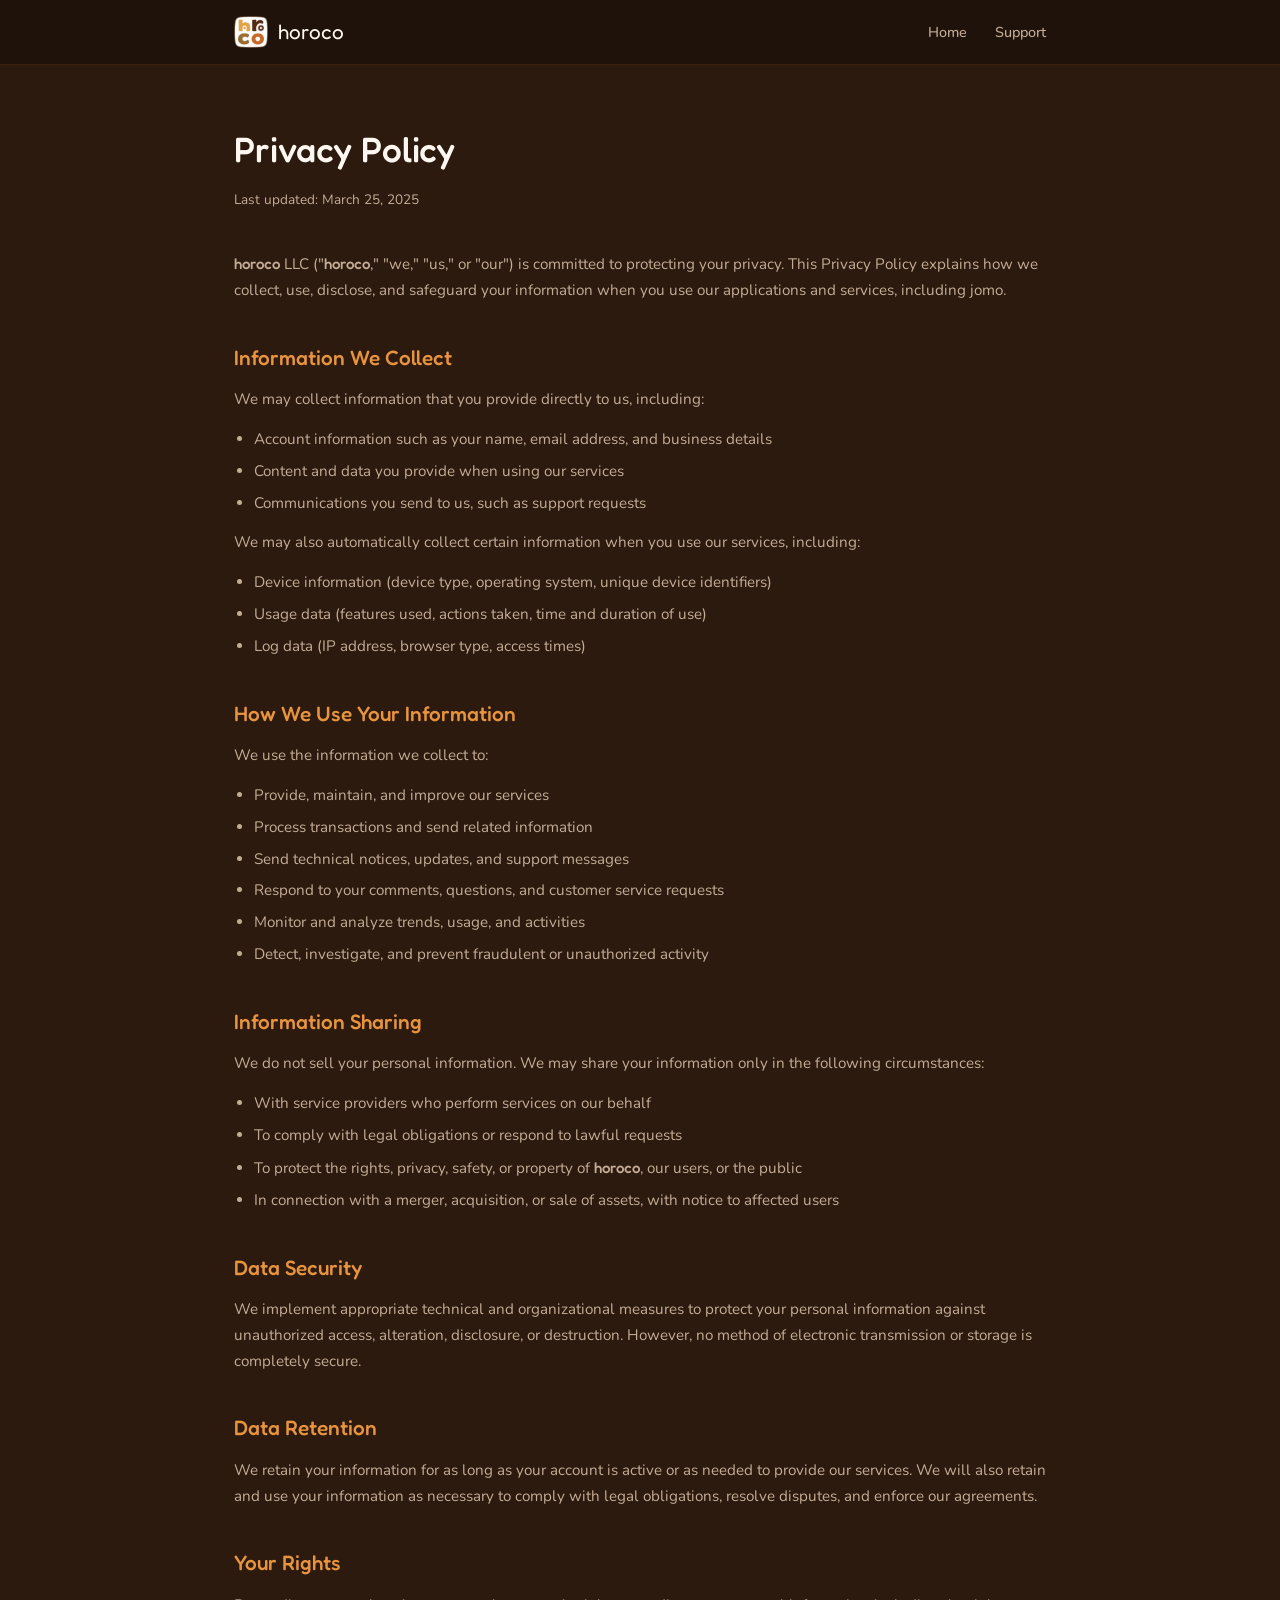
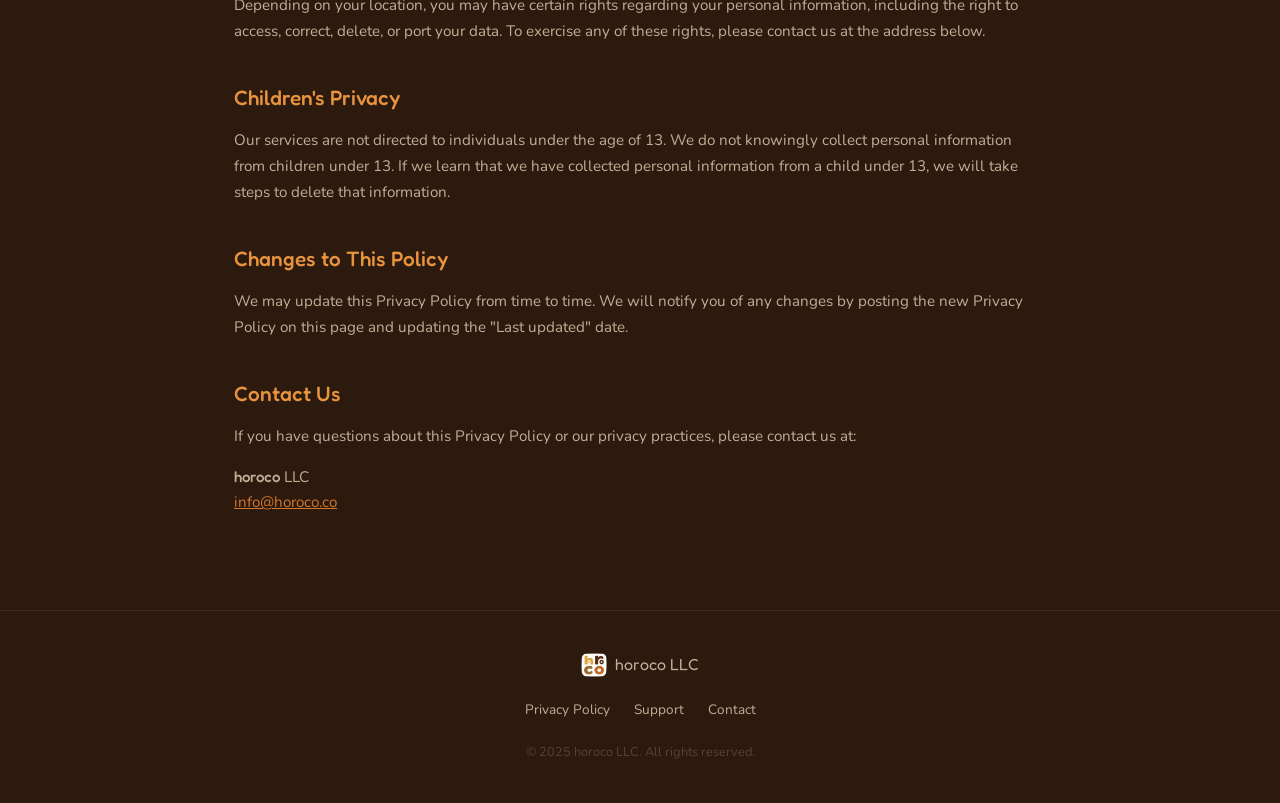
==== privacy.html @ 5dddee76 "initial website" ====
<!DOCTYPE html>
<html lang="en">
<head>
    <meta charset="UTF-8">
    <meta name="viewport" content="width=device-width, initial-scale=1.0">
    <title>Privacy Policy — horoco LLC</title>
    <meta name="description" content="Privacy Policy for horoco LLC and jomo.">
    <link rel="preconnect" href="https://fonts.googleapis.com">
    <link rel="preconnect" href="https://fonts.gstatic.com" crossorigin>
    <link href="https://fonts.googleapis.com/css2?family=Fredoka:wght@400;500;600&family=Nunito:wght@400;500;600;700&display=swap" rel="stylesheet">
    <link rel="stylesheet" href="style.css">
    <link rel="icon" type="image/png" href="logo.png">
    <style>
        .legal { padding: 120px 0 80px; }
        .legal h1 { font-size: 2.2rem; margin-bottom: 8px; }
        .legal .updated { font-size: 0.85rem; color: var(--cream-dim); margin-bottom: 40px; }
        .legal h2 { font-size: 1.3rem; margin-top: 36px; margin-bottom: 12px; color: var(--orange-light); }
        .legal p, .legal ul { color: var(--cream-dim); margin-bottom: 14px; font-size: 0.95rem; }
        .legal ul { padding-left: 20px; }
        .legal li { margin-bottom: 6px; }
        .legal a { color: var(--orange); }
    </style>
</head>
<body>

    <nav>
        <div class="nav-inner">
            <a href="/" class="nav-logo">
                <img src="logo.png" alt="horoco" class="logo-img">
                <span class="logo-text">horoco</span>
            </a>
            <div class="nav-links">
                <a href="/">Home</a>
                <a href="support.html">Support</a>
            </div>
        </div>
    </nav>

    <main class="legal">
        <div class="container">
            <h1>Privacy Policy</h1>
            <p class="updated">Last updated: March 25, 2025</p>

            <p><span class="brand">horoco</span> LLC ("<span class="brand">horoco</span>," "we," "us," or "our") is committed to protecting your privacy. This Privacy Policy explains how we collect, use, disclose, and safeguard your information when you use our applications and services, including jomo.</p>

            <h2>Information We Collect</h2>
            <p>We may collect information that you provide directly to us, including:</p>
            <ul>
                <li>Account information such as your name, email address, and business details</li>
                <li>Content and data you provide when using our services</li>
                <li>Communications you send to us, such as support requests</li>
            </ul>
            <p>We may also automatically collect certain information when you use our services, including:</p>
            <ul>
                <li>Device information (device type, operating system, unique device identifiers)</li>
                <li>Usage data (features used, actions taken, time and duration of use)</li>
                <li>Log data (IP address, browser type, access times)</li>
            </ul>

            <h2>How We Use Your Information</h2>
            <p>We use the information we collect to:</p>
            <ul>
                <li>Provide, maintain, and improve our services</li>
                <li>Process transactions and send related information</li>
                <li>Send technical notices, updates, and support messages</li>
                <li>Respond to your comments, questions, and customer service requests</li>
                <li>Monitor and analyze trends, usage, and activities</li>
                <li>Detect, investigate, and prevent fraudulent or unauthorized activity</li>
            </ul>

            <h2>Information Sharing</h2>
            <p>We do not sell your personal information. We may share your information only in the following circumstances:</p>
            <ul>
                <li>With service providers who perform services on our behalf</li>
                <li>To comply with legal obligations or respond to lawful requests</li>
                <li>To protect the rights, privacy, safety, or property of <span class="brand">horoco</span>, our users, or the public</li>
                <li>In connection with a merger, acquisition, or sale of assets, with notice to affected users</li>
            </ul>

            <h2>Data Security</h2>
            <p>We implement appropriate technical and organizational measures to protect your personal information against unauthorized access, alteration, disclosure, or destruction. However, no method of electronic transmission or storage is completely secure.</p>

            <h2>Data Retention</h2>
            <p>We retain your information for as long as your account is active or as needed to provide our services. We will also retain and use your information as necessary to comply with legal obligations, resolve disputes, and enforce our agreements.</p>

            <h2>Your Rights</h2>
            <p>Depending on your location, you may have certain rights regarding your personal information, including the right to access, correct, delete, or port your data. To exercise any of these rights, please contact us at the address below.</p>

            <h2>Children's Privacy</h2>
            <p>Our services are not directed to individuals under the age of 13. We do not knowingly collect personal information from children under 13. If we learn that we have collected personal information from a child under 13, we will take steps to delete that information.</p>

            <h2>Changes to This Policy</h2>
            <p>We may update this Privacy Policy from time to time. We will notify you of any changes by posting the new Privacy Policy on this page and updating the "Last updated" date.</p>

            <h2>Contact Us</h2>
            <p>If you have questions about this Privacy Policy or our privacy practices, please contact us at:</p>
            <p><span class="brand">horoco</span> LLC<br><a href="mailto:info@horoco.co">info@horoco.co</a></p>
        </div>
    </main>

    <footer>
        <div class="container footer-inner">
            <div class="footer-brand">
                <img src="logo.png" alt="horoco" class="footer-logo-img">
                <span>horoco LLC</span>
            </div>
            <div class="footer-links">
                <a href="privacy.html">Privacy Policy</a>
                <a href="support.html">Support</a>
                <a href="mailto:info@horoco.co">Contact</a>
            </div>
            <div class="footer-copy">
                &copy; 2025 horoco LLC. All rights reserved.
            </div>
        </div>
    </footer>

</body>
</html>
---- style.css ----
:root {
    --brown-deep: #1E120A;
    --brown-dark: #2C1A0E;
    --brown-mid: #3D2B1E;
    --brown-light: #5C4033;
    --orange: #D4772C;
    --orange-light: #E8943F;
    --cream: #F5E6D3;
    --cream-light: #FFF8F0;
    --cream-dim: #C4AD97;
}

* {
    margin: 0;
    padding: 0;
    box-sizing: border-box;
}

html {
    scroll-behavior: smooth;
}

body {
    font-family: 'Nunito', -apple-system, sans-serif;
    background-color: var(--brown-dark);
    color: var(--cream);
    line-height: 1.7;
    -webkit-font-smoothing: antialiased;
}

.container {
    max-width: 860px;
    margin: 0 auto;
    padding: 0 24px;
}

h1, h2, h3 {
    font-family: 'Fredoka', sans-serif;
    font-weight: 500;
    color: var(--cream-light);
}

/* ---- NAV ---- */

nav {
    position: fixed;
    top: 0;
    left: 0;
    right: 0;
    z-index: 100;
    background: rgba(30, 18, 10, 0.92);
    backdrop-filter: blur(12px);
    -webkit-backdrop-filter: blur(12px);
    border-bottom: 1px solid rgba(212, 119, 44, 0.15);
}

.nav-inner {
    max-width: 860px;
    margin: 0 auto;
    padding: 0 24px;
    height: 64px;
    display: flex;
    align-items: center;
    justify-content: space-between;
}

.nav-logo {
    display: flex;
    align-items: center;
    gap: 10px;
    text-decoration: none;
}

.logo-img {
    height: 32px;
    width: auto;
}

.logo-text {
    font-family: 'Fredoka', sans-serif;
    font-size: 1.3rem;
    color: var(--cream-light);
}

.nav-links {
    display: flex;
    gap: 28px;
}

.nav-links a {
    color: var(--cream-dim);
    text-decoration: none;
    font-size: 0.9rem;
    font-weight: 500;
    transition: color 0.2s;
}

.nav-links a:hover {
    color: var(--orange);
}

.brand {
    font-family: 'Fredoka', sans-serif;
    font-weight: 500;
}

.first-section {
    padding-top: 120px;
    border-top: none;
}

/* ---- SECTIONS ---- */

.section-label {
    font-size: 0.8rem;
    font-weight: 600;
    text-transform: uppercase;
    letter-spacing: 2px;
    color: var(--orange);
    margin-bottom: 12px;
}

/* ---- PRODUCT ---- */

.product {
    padding: 80px 0;
    border-top: 1px solid rgba(92, 64, 51, 0.4);
}

.product h2 {
    font-size: 2.6rem;
    margin-bottom: 8px;
    color: var(--orange-light);
}

.product-tagline {
    font-size: 1.1rem;
    color: var(--cream-dim);
    margin-bottom: 48px;
}

.features {
    display: grid;
    grid-template-columns: repeat(auto-fit, minmax(220px, 1fr));
    gap: 32px;
    margin-bottom: 48px;
}

.feature {
    background: rgba(61, 43, 30, 0.5);
    border: 1px solid rgba(92, 64, 51, 0.4);
    border-radius: 12px;
    padding: 28px 24px;
}

.feature-icon {
    font-size: 1.8rem;
    margin-bottom: 12px;
}

.feature h3 {
    font-size: 1.15rem;
    margin-bottom: 8px;
}

.feature p {
    font-size: 0.92rem;
    color: var(--cream-dim);
    line-height: 1.7;
}

.coming-soon {
    text-align: center;
    padding: 32px;
    background: rgba(212, 119, 44, 0.08);
    border: 1px solid rgba(212, 119, 44, 0.2);
    border-radius: 12px;
}

.coming-soon span {
    display: inline-block;
    font-family: 'Fredoka', sans-serif;
    font-size: 1.3rem;
    color: var(--orange);
    margin-bottom: 8px;
}

.coming-soon p {
    color: var(--cream-dim);
    font-size: 0.95rem;
}

/* ---- ABOUT ---- */

.about {
    padding: 80px 0;
    border-top: 1px solid rgba(92, 64, 51, 0.4);
}

.about h2 {
    font-size: 2rem;
    margin-bottom: 20px;
}

.about p {
    color: var(--cream-dim);
    margin-bottom: 16px;
    font-size: 1rem;
}

/* ---- CONTACT ---- */

.contact {
    padding: 80px 0;
    text-align: center;
    border-top: 1px solid rgba(92, 64, 51, 0.4);
}

.contact h2 {
    font-size: 2rem;
    margin-bottom: 12px;
}

.contact p {
    color: var(--cream-dim);
    margin-bottom: 24px;
}

.email-link {
    display: inline-block;
    font-family: 'Fredoka', sans-serif;
    font-size: 1.4rem;
    color: var(--orange);
    text-decoration: none;
    padding: 12px 32px;
    border: 2px solid var(--orange);
    border-radius: 8px;
    transition: background 0.2s, color 0.2s;
}

.email-link:hover {
    background: var(--orange);
    color: var(--brown-deep);
}

/* ---- FOOTER ---- */

footer {
    border-top: 1px solid rgba(92, 64, 51, 0.4);
    padding: 40px 0;
}

.footer-inner {
    display: flex;
    flex-direction: column;
    align-items: center;
    gap: 20px;
    text-align: center;
}

.footer-brand {
    display: flex;
    align-items: center;
    gap: 8px;
    font-family: 'Fredoka', sans-serif;
    font-size: 1rem;
    color: var(--cream-dim);
}

.footer-logo-img {
    height: 24px;
    width: auto;
}

.footer-links {
    display: flex;
    gap: 24px;
}

.footer-links a {
    color: var(--cream-dim);
    text-decoration: none;
    font-size: 0.85rem;
    transition: color 0.2s;
}

.footer-links a:hover {
    color: var(--orange);
}

.footer-copy {
    font-size: 0.8rem;
    color: var(--brown-light);
}

/* ---- RESPONSIVE ---- */

@media (max-width: 600px) {
    .nav-links {
        gap: 16px;
    }

    .nav-links a {
        font-size: 0.82rem;
    }

    .first-section {
        padding-top: 100px;
    }

    .product, .about, .contact {
        padding: 60px 0;
    }

    .features {
        grid-template-columns: 1fr;
    }
}
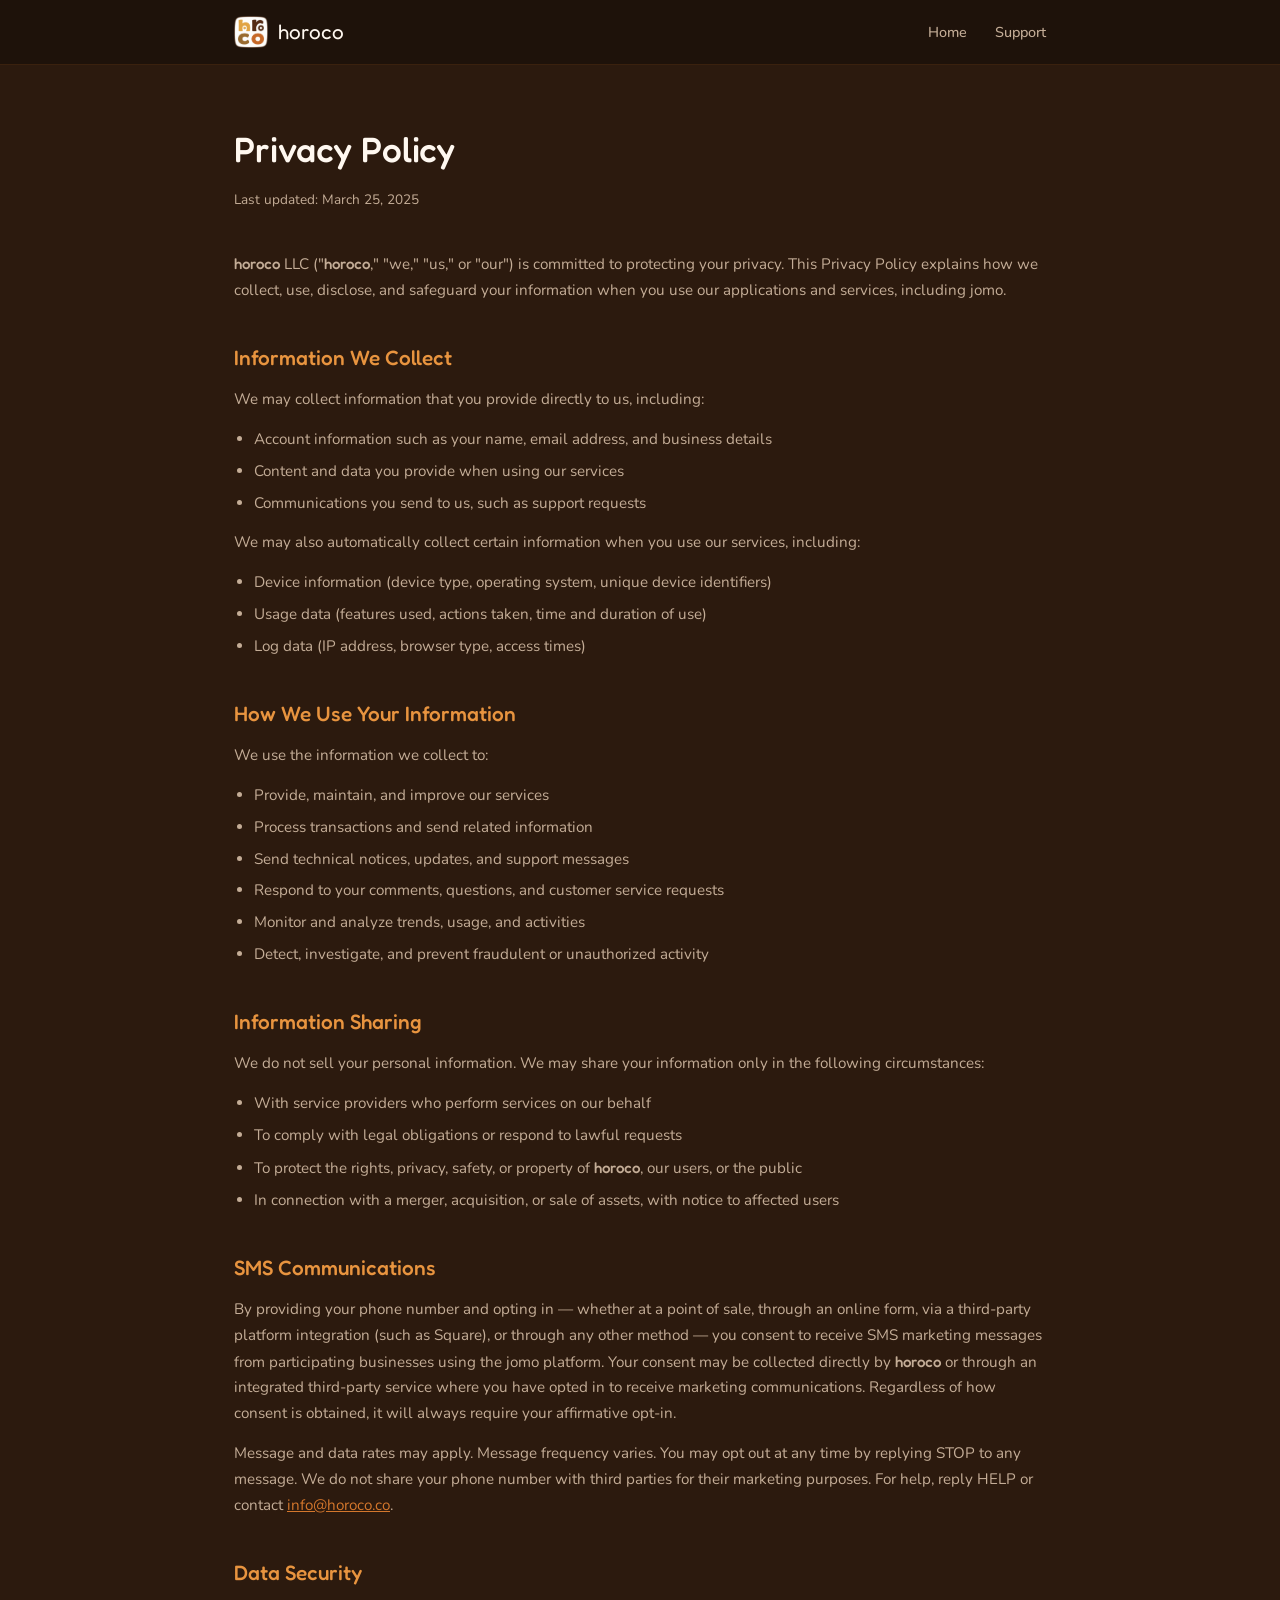
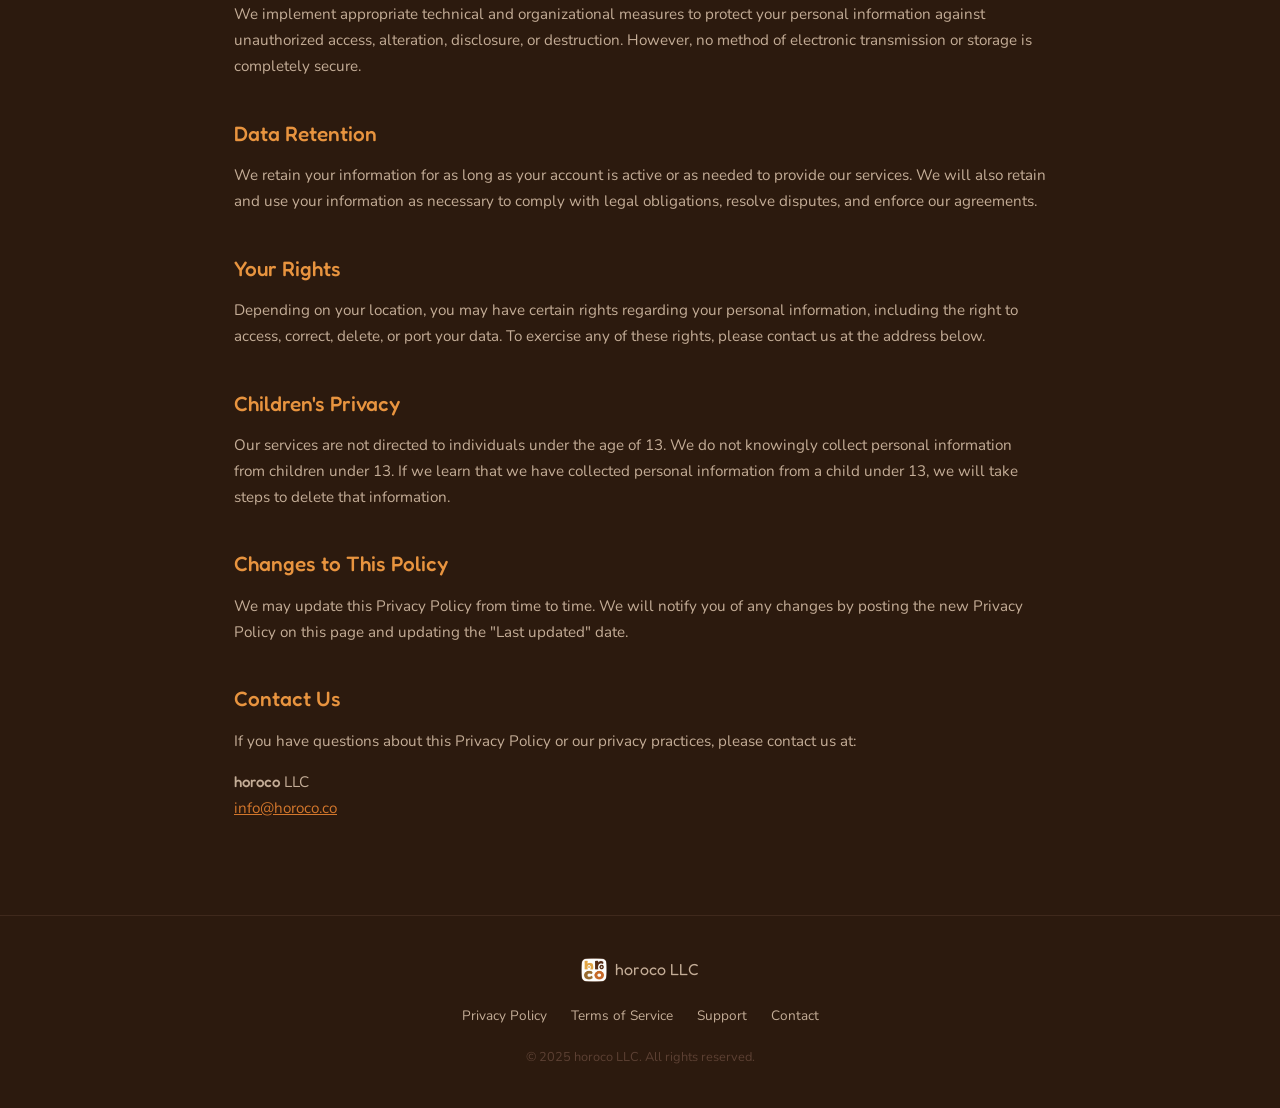
==== commit 5461512b: "updates" ====
--- a/privacy.html
+++ b/privacy.html
@@ -77,6 +77,10 @@
                 <li>In connection with a merger, acquisition, or sale of assets, with notice to affected users</li>
             </ul>
 
+            <h2>SMS Communications</h2>
+            <p>By providing your phone number and opting in — whether at a point of sale, through an online form, via a third-party platform integration (such as Square), or through any other method — you consent to receive SMS marketing messages from participating businesses using the jomo platform. Your consent may be collected directly by <span class="brand">horoco</span> or through an integrated third-party service where you have opted in to receive marketing communications. Regardless of how consent is obtained, it will always require your affirmative opt-in.</p>
+            <p>Message and data rates may apply. Message frequency varies. You may opt out at any time by replying STOP to any message. We do not share your phone number with third parties for their marketing purposes. For help, reply HELP or contact <a href="mailto:info@horoco.co">info@horoco.co</a>.</p>
+
             <h2>Data Security</h2>
             <p>We implement appropriate technical and organizational measures to protect your personal information against unauthorized access, alteration, disclosure, or destruction. However, no method of electronic transmission or storage is completely secure.</p>
 
@@ -106,6 +110,7 @@
             </div>
             <div class="footer-links">
                 <a href="privacy.html">Privacy Policy</a>
+                <a href="terms.html">Terms of Service</a>
                 <a href="support.html">Support</a>
                 <a href="mailto:info@horoco.co">Contact</a>
             </div>
--- a/style.css
+++ b/style.css
@@ -304,14 +304,14 @@
         font-size: 0.82rem;
     }
 
-    .first-section {
-        padding-top: 100px;
-    }
-
     .product, .about, .contact {
         padding: 60px 0;
     }
 
+    .first-section {
+        padding-top: 80px;
+    }
+
     .features {
         grid-template-columns: 1fr;
     }
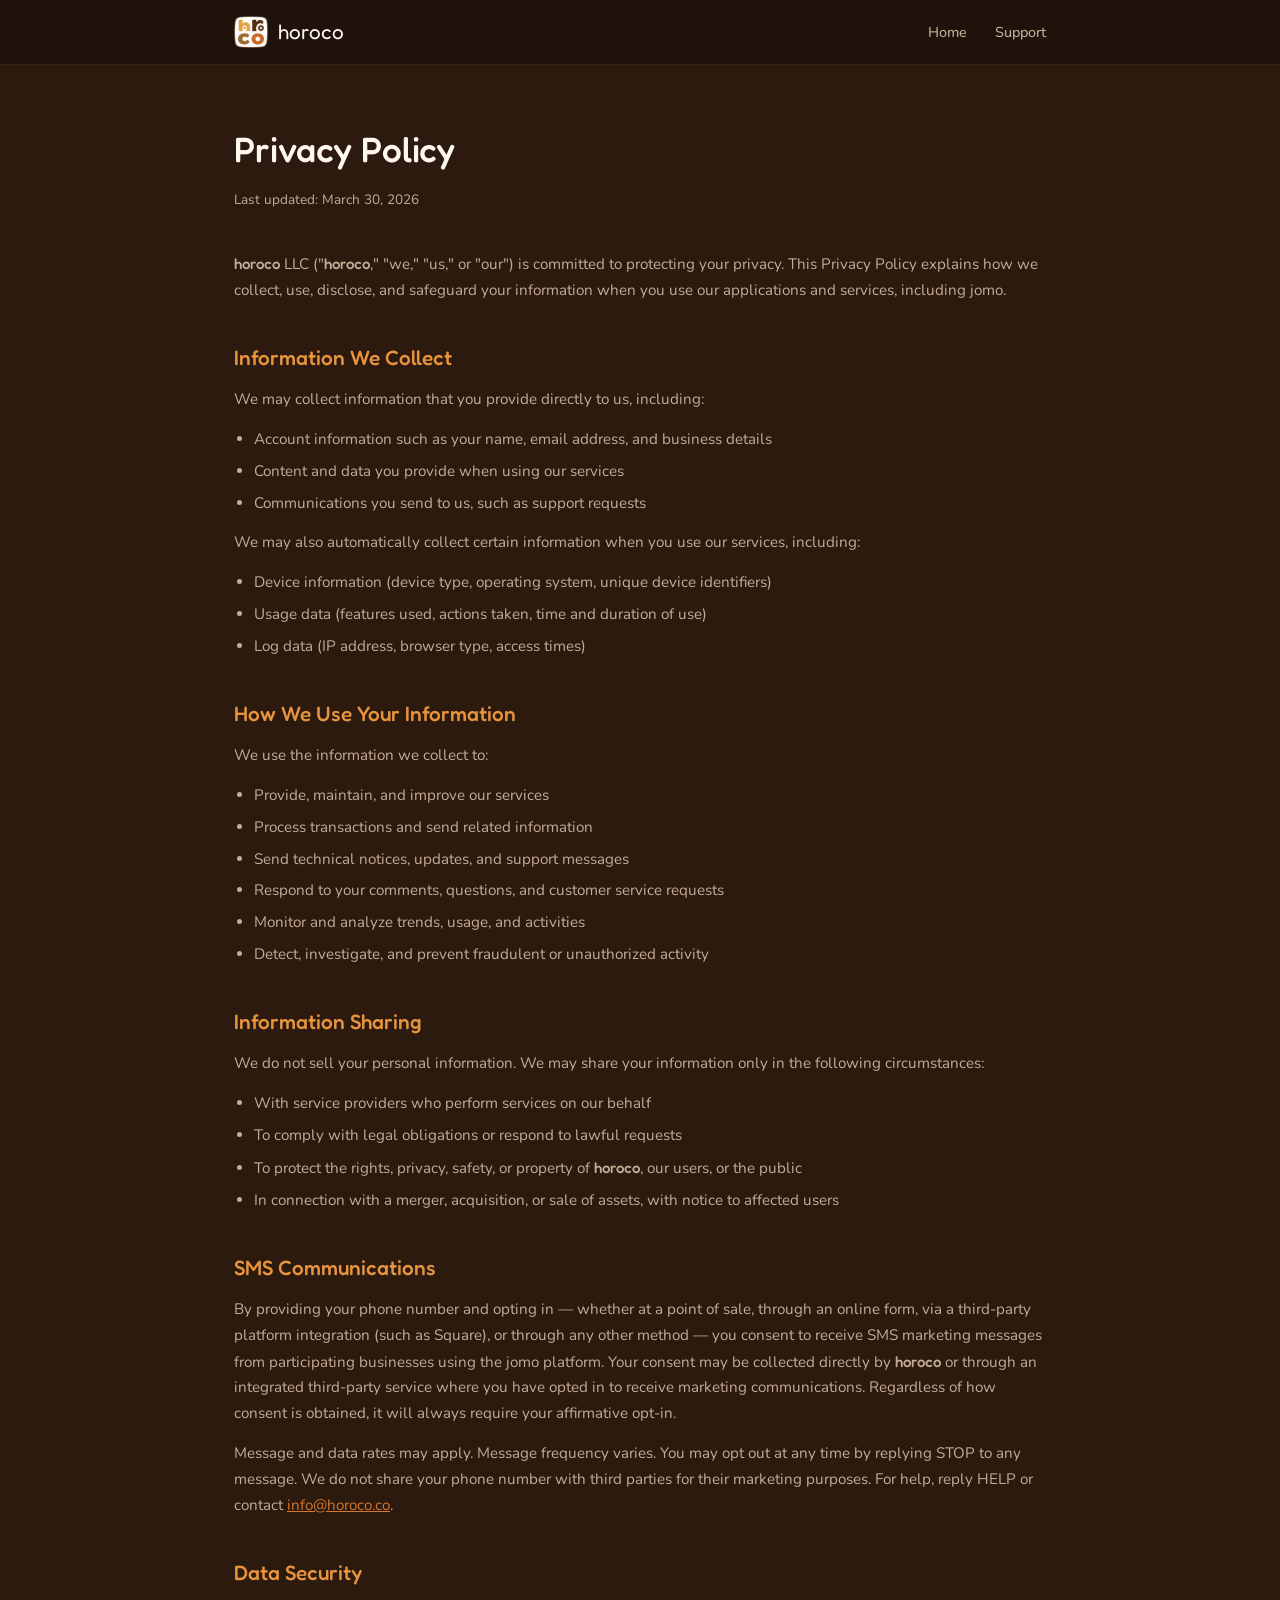
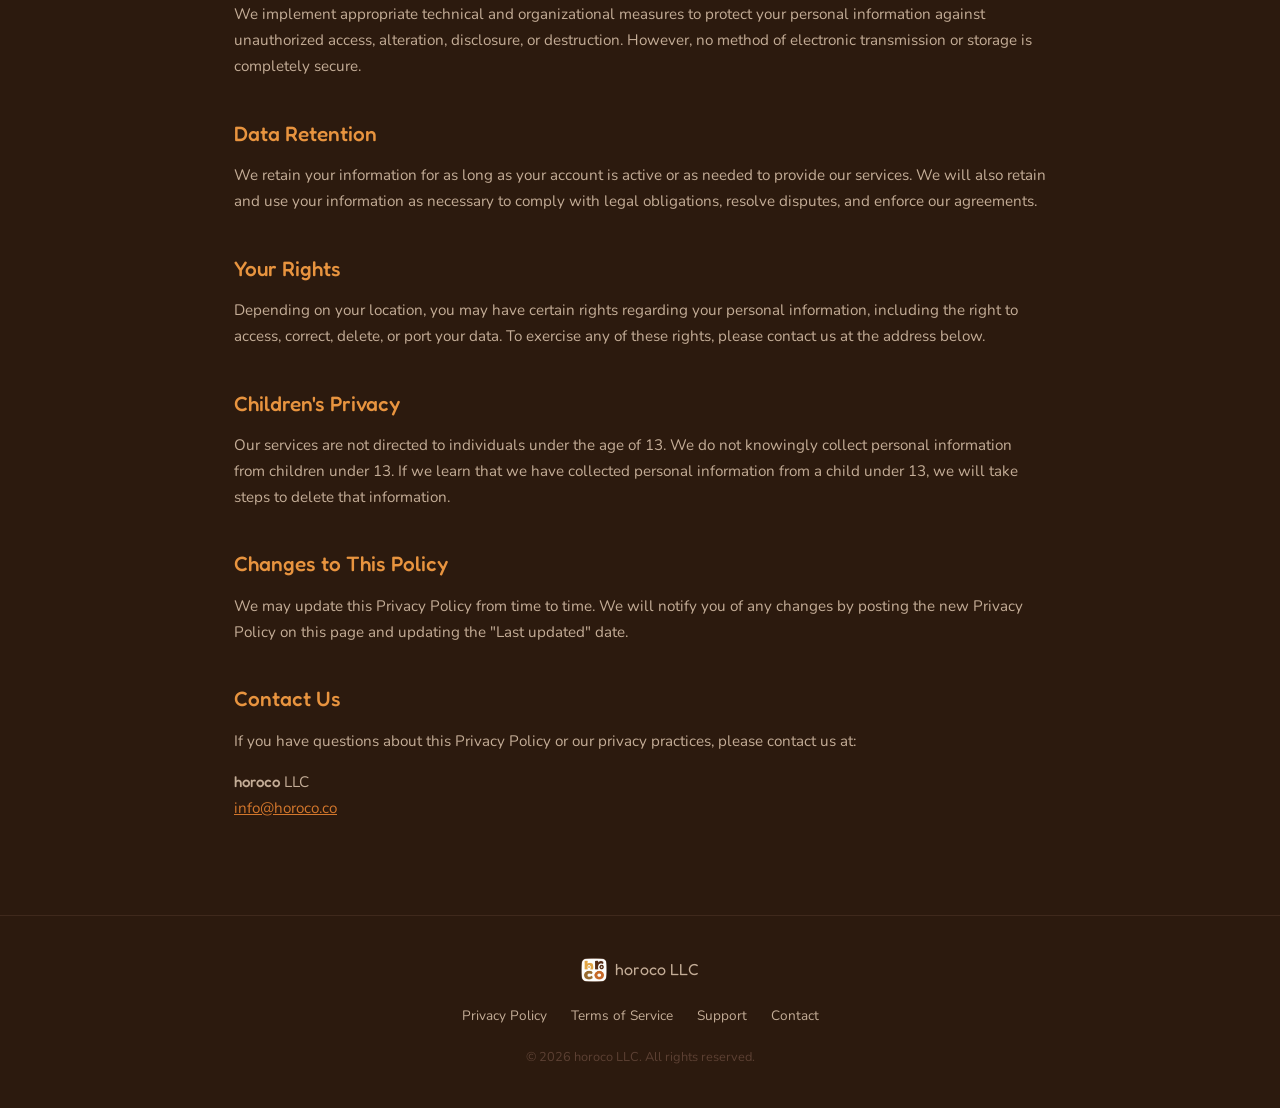
==== commit 452cc173: "fix dates" ====
--- a/privacy.html
+++ b/privacy.html
@@ -39,7 +39,7 @@
     <main class="legal">
         <div class="container">
             <h1>Privacy Policy</h1>
-            <p class="updated">Last updated: March 25, 2025</p>
+            <p class="updated">Last updated: March 30, 2026</p>
 
             <p><span class="brand">horoco</span> LLC ("<span class="brand">horoco</span>," "we," "us," or "our") is committed to protecting your privacy. This Privacy Policy explains how we collect, use, disclose, and safeguard your information when you use our applications and services, including jomo.</p>
 
@@ -115,7 +115,7 @@
                 <a href="mailto:info@horoco.co">Contact</a>
             </div>
             <div class="footer-copy">
-                &copy; 2025 horoco LLC. All rights reserved.
+                &copy; 2026 horoco LLC. All rights reserved.
             </div>
         </div>
     </footer>
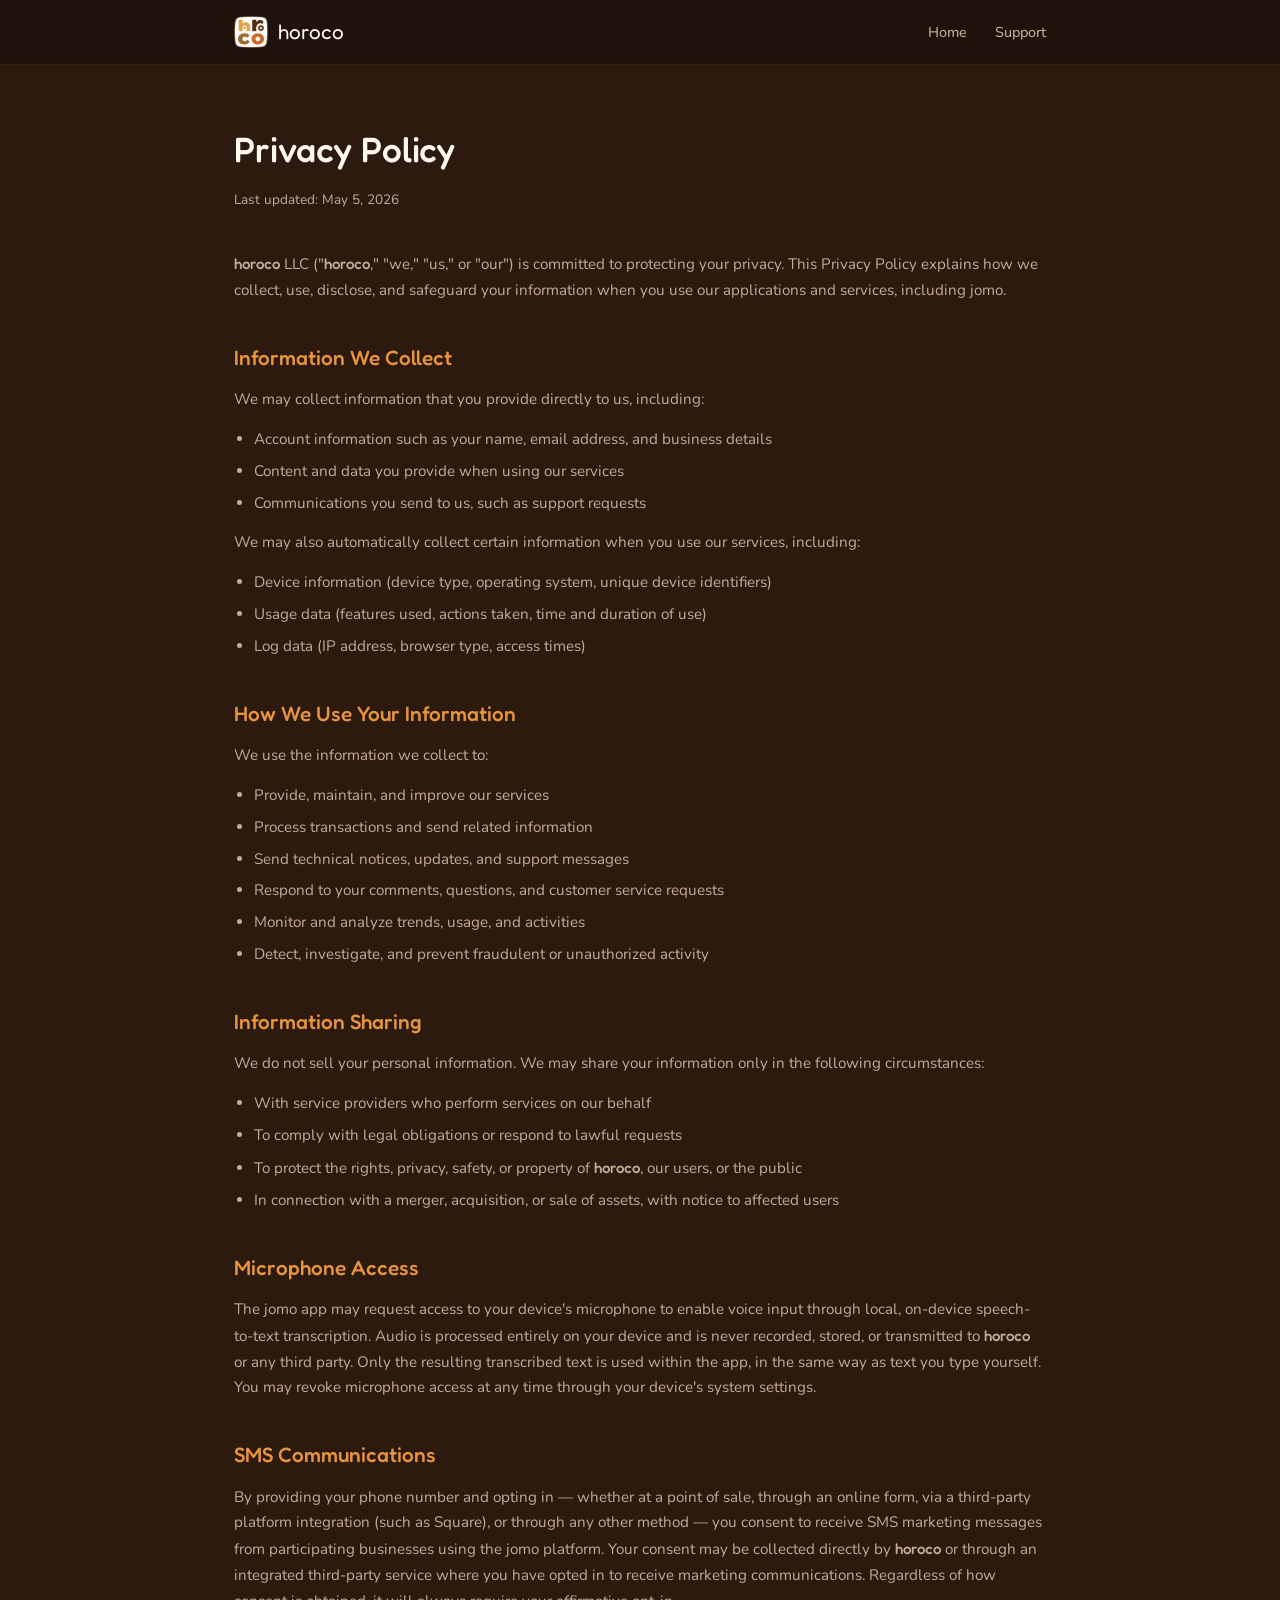
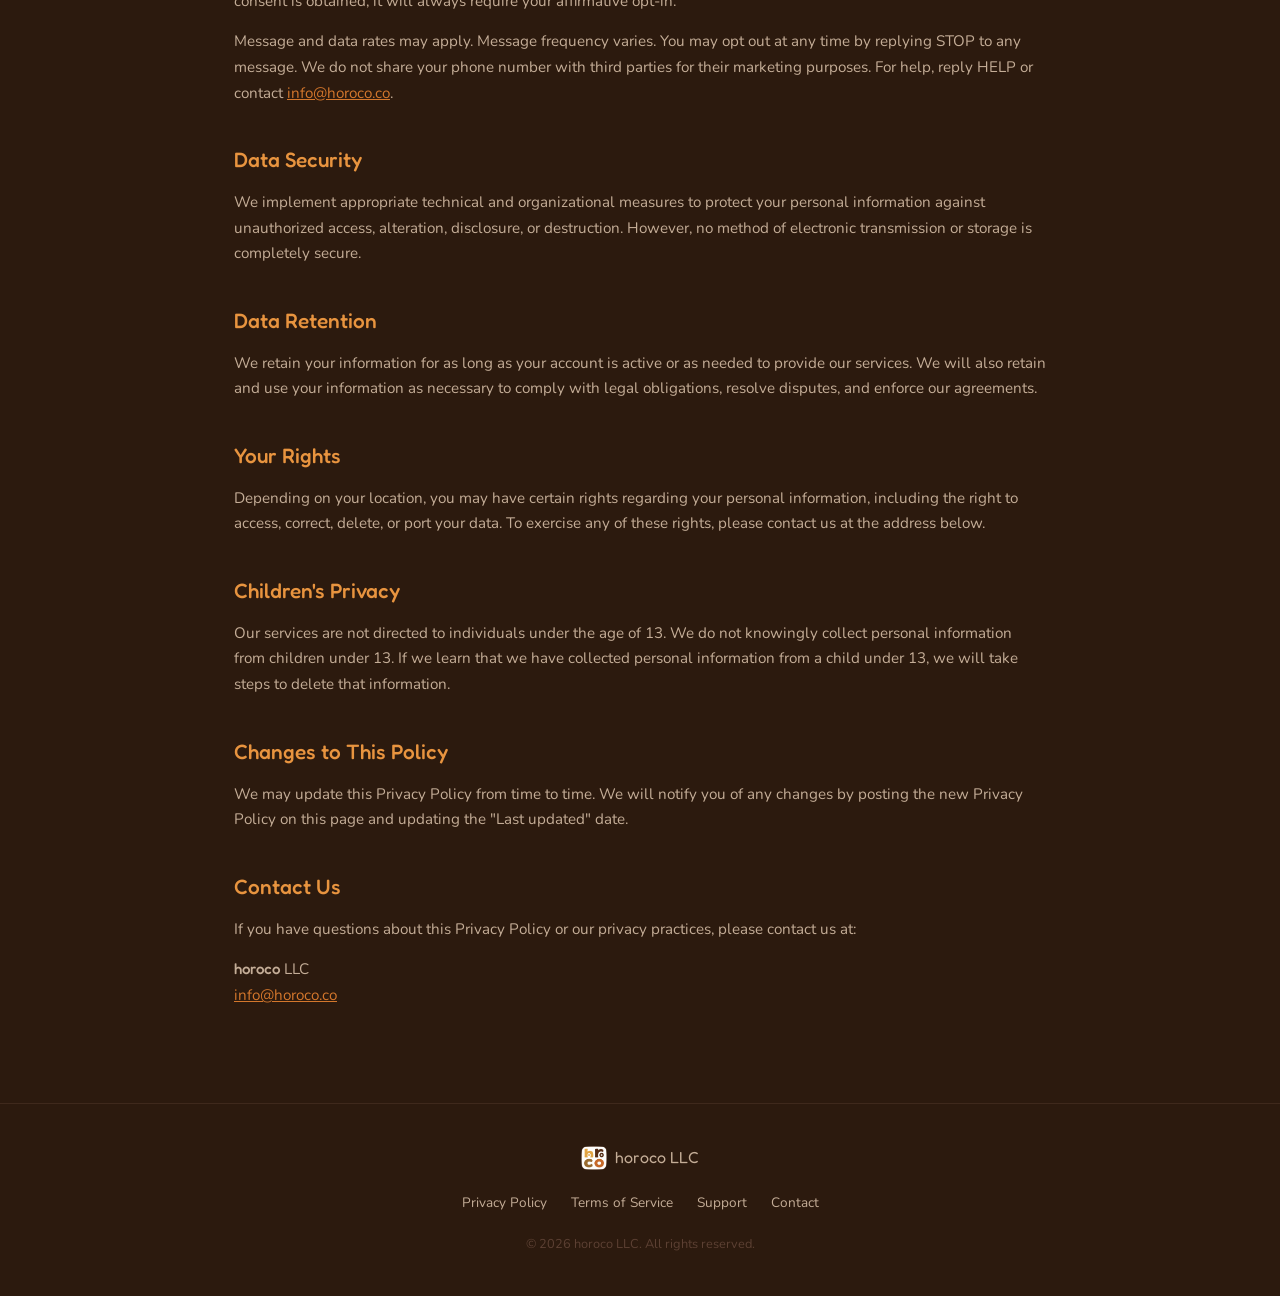
==== commit 9d89fc58: "privacy policy update" ====
--- a/privacy.html
+++ b/privacy.html
@@ -39,7 +39,7 @@
     <main class="legal">
         <div class="container">
             <h1>Privacy Policy</h1>
-            <p class="updated">Last updated: March 30, 2026</p>
+            <p class="updated">Last updated: May 5, 2026</p>
 
             <p><span class="brand">horoco</span> LLC ("<span class="brand">horoco</span>," "we," "us," or "our") is committed to protecting your privacy. This Privacy Policy explains how we collect, use, disclose, and safeguard your information when you use our applications and services, including jomo.</p>
 
@@ -76,6 +76,9 @@
                 <li>To protect the rights, privacy, safety, or property of <span class="brand">horoco</span>, our users, or the public</li>
                 <li>In connection with a merger, acquisition, or sale of assets, with notice to affected users</li>
             </ul>
+
+            <h2>Microphone Access</h2>
+            <p>The jomo app may request access to your device's microphone to enable voice input through local, on-device speech-to-text transcription. Audio is processed entirely on your device and is never recorded, stored, or transmitted to <span class="brand">horoco</span> or any third party. Only the resulting transcribed text is used within the app, in the same way as text you type yourself. You may revoke microphone access at any time through your device's system settings.</p>
 
             <h2>SMS Communications</h2>
             <p>By providing your phone number and opting in — whether at a point of sale, through an online form, via a third-party platform integration (such as Square), or through any other method — you consent to receive SMS marketing messages from participating businesses using the jomo platform. Your consent may be collected directly by <span class="brand">horoco</span> or through an integrated third-party service where you have opted in to receive marketing communications. Regardless of how consent is obtained, it will always require your affirmative opt-in.</p>
